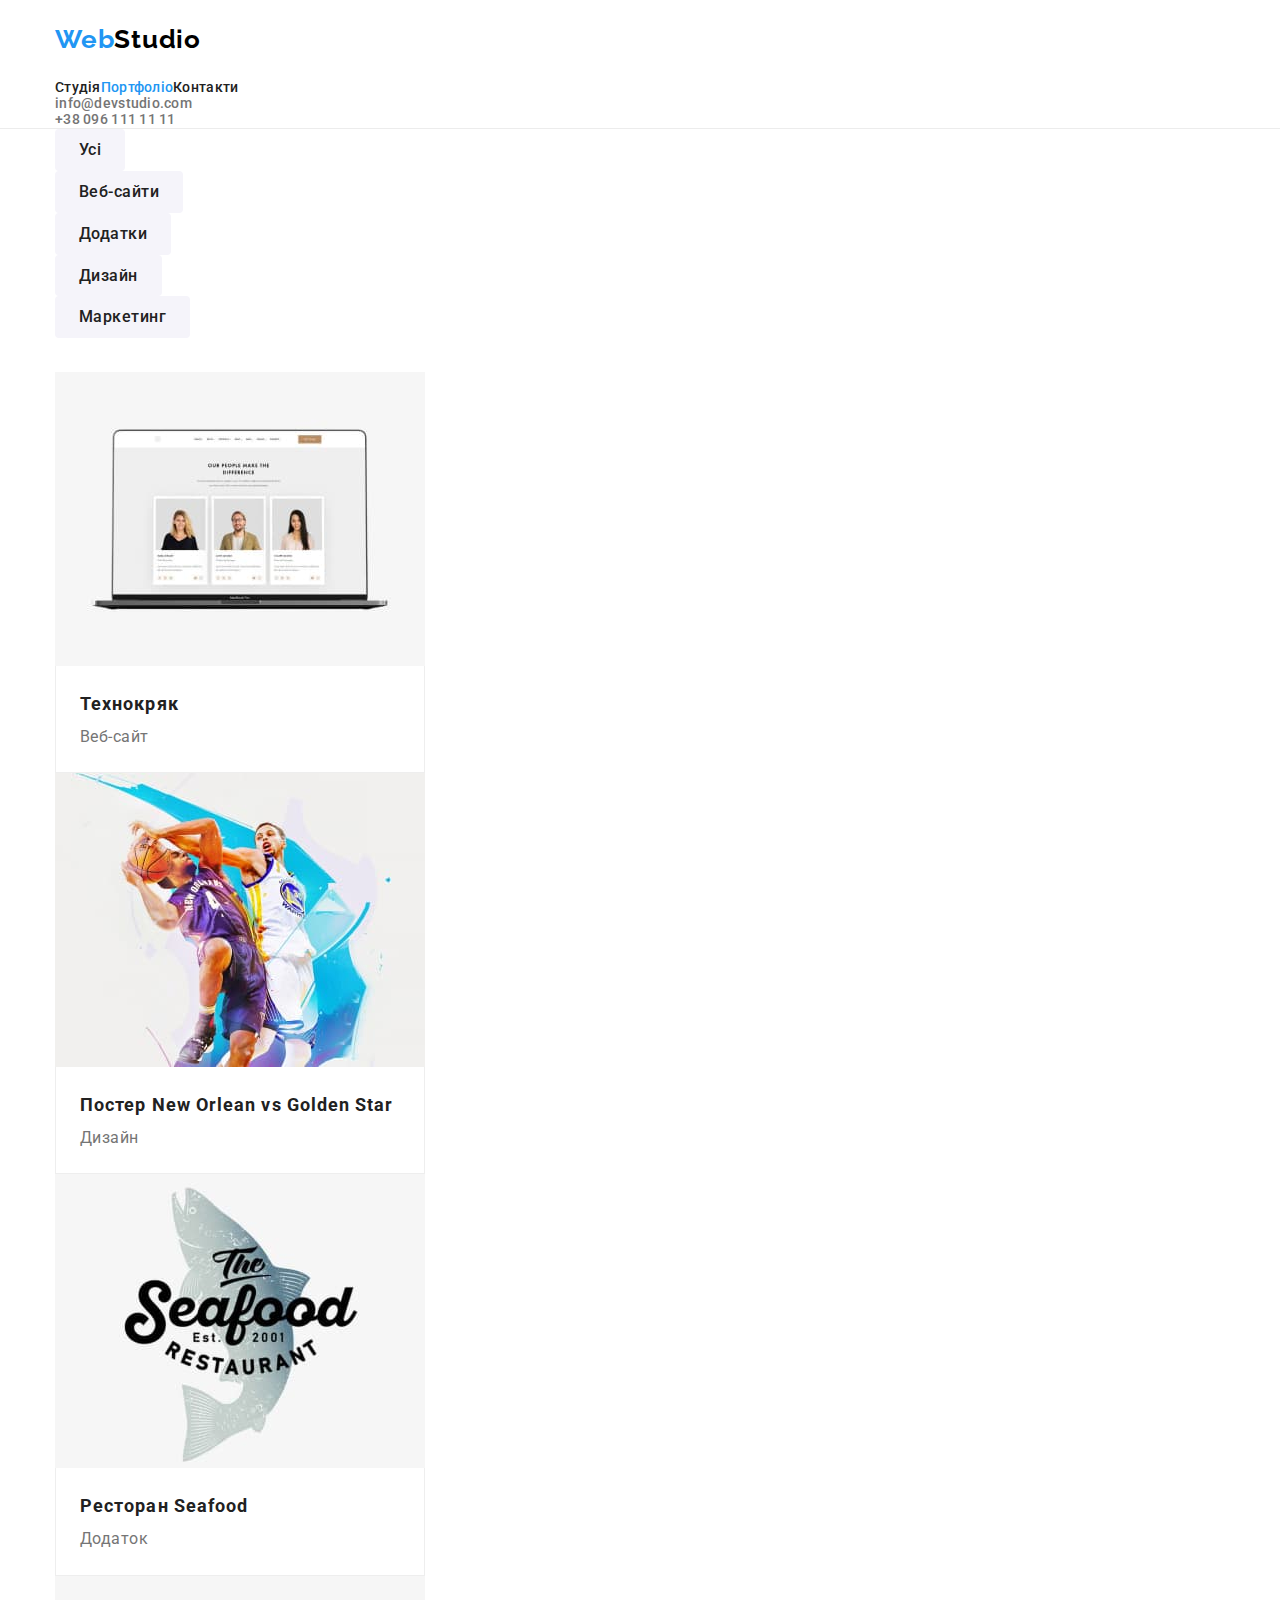
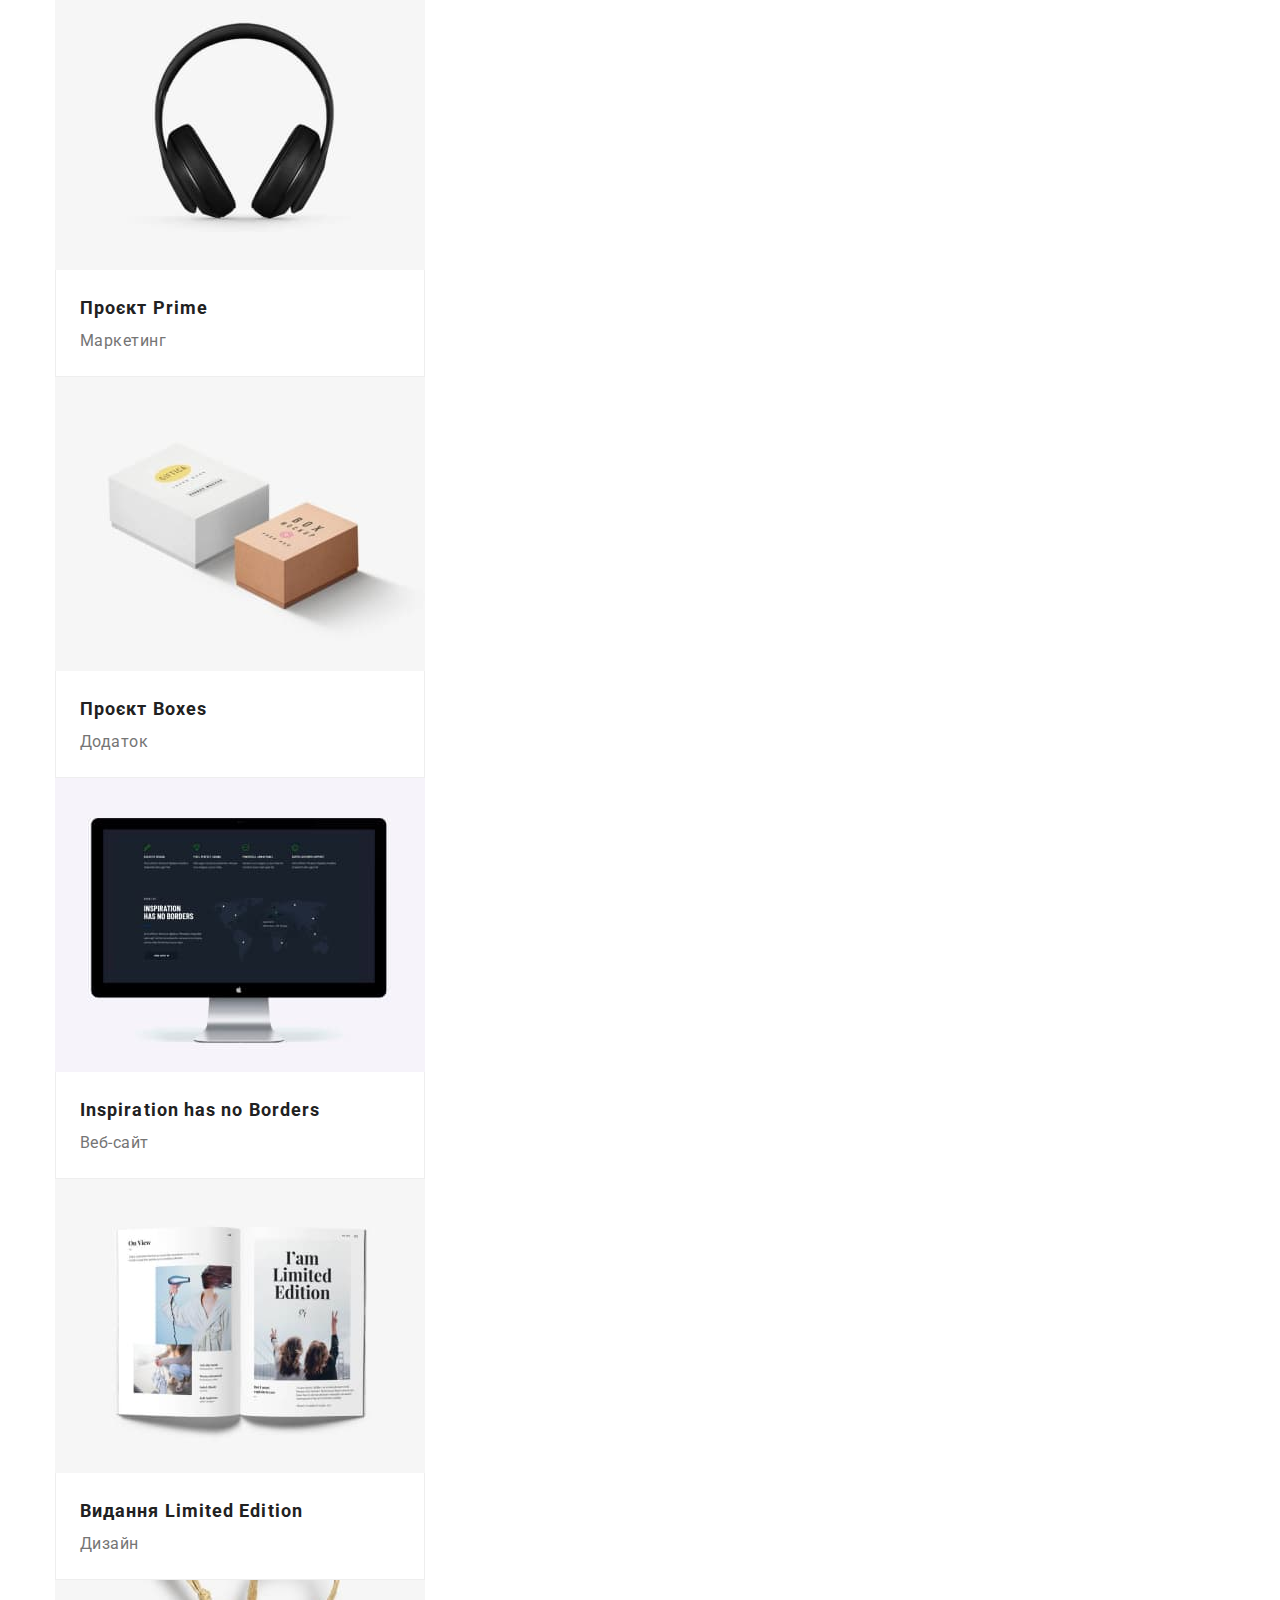
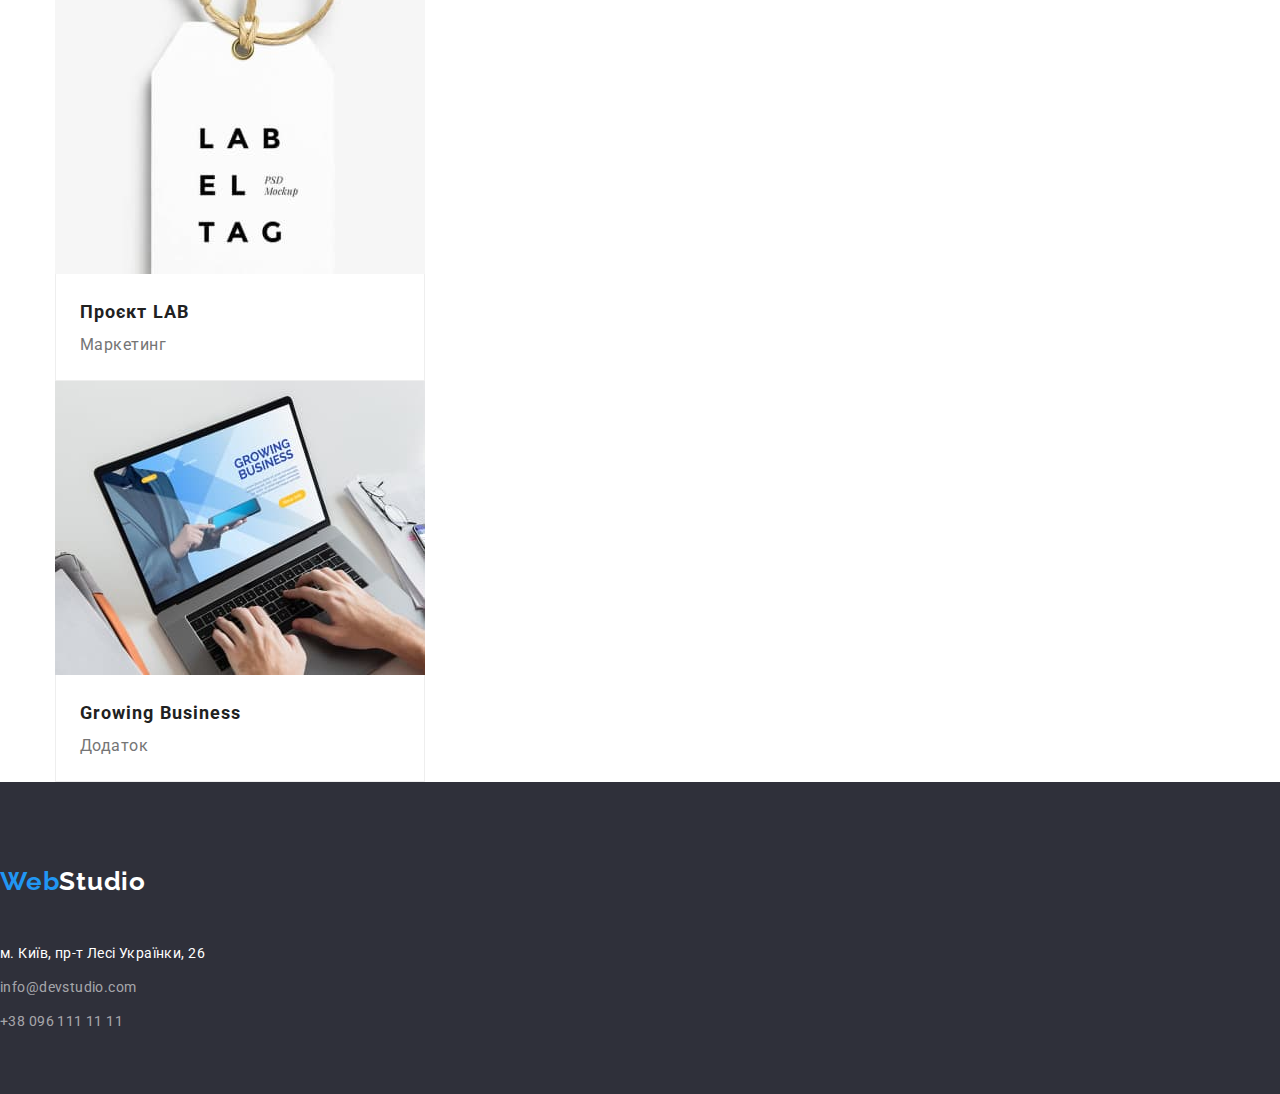
==== portfolio.html @ b28550af "Add files via upload from PC" ====
<!DOCTYPE html>
<html lang="uk">
<head>
    <meta charset="UTF-8">
    <meta http-equiv="X-UA-Compatible" content="IE=edge">
    <meta name="viewport" content="width=device-width, initial-scale=1.0">
    <link rel="preconnect" href="https://fonts.googleapis.com">
    <link rel="preconnect" href="https://fonts.gstatic.com" crossorigin>
    <link href="https://fonts.googleapis.com/css2?family=Raleway:wght@700&family=Roboto:wght@400;500;700;900&display=swap" rel="stylesheet">
    <link rel="stylesheet" href="https://cdnjs.cloudflare.com/ajax/libs/modern-normalize/1.1.0/modern-normalize.min.css" integrity="sha512-wpPYUAdjBVSE4KJnH1VR1HeZfpl1ub8YT/NKx4PuQ5NmX2tKuGu6U/JRp5y+Y8XG2tV+wKQpNHVUX03MfMFn9Q==" crossorigin="anonymous" referrerpolicy="no-referrer" />
    <link rel="stylesheet" href="./css/styles.css">
    <title>Portfolio</title>
</head>
<body>
     <!--Шапка сайта-->
    <header class="header">
        <div class="container">
            <nav>
            <a lang="en" href="/" class="logo">Web<span class="logo-header">Studio</span></a>
            <ul class="site-nav list">
                <li><a href="./index.html" class="link">Студія</a></li>
                <li><a href="./portfolio.html" class="link current">Портфоліо</a></li>
                <li><a href="#" class="link">Контакти</a></li>
            </ul>
            </nav>
            <ul class="contacts list">
            <li><a href="mailto:info@devstudio.com" class="link">info@devstudio.com</a></li>
            <li><a href="tel:+380961111111" class="link">+38 096 111 11 11</a></li>
            </ul>
        </div>
    </header>
    <main>
        <section class="projects">
            <div class="container">
                <h1 class="visually-hidden">Проєкти</h1>
            <!--Фільтри до проєктів-->
                <ul class="list">
                    <li><button type="button" class="btn-filter">Усі</button></li>
                    <li><button type="button" class="btn-filter">Веб-сайти</button></li>
                    <li><button type="button" class="btn-filter">Додатки</button></li>
                    <li><button type="button" class="btn-filter">Дизайн</button></li>
                <li><button type="button" class="btn-filter">Маркетинг</button></li>
                </ul>

            <!--Проєкти-->
                <ul class="projects-list list">
                    <li class="card">
                        <a href="#" class="link">
                            <img class="img" width="370" src="./images/tekhnokriak.jpg" alt="Ноутбук з веб-сторінкою сайту на екрані.">
                            <div class="caption">
                                <h2 class="title">Технокряк</h2>
                                <p class="type">Веб-сайт</p>
                            </div>
                        </a>  
                    </li>
                    <li class="card">
                        <a href="#" class="link">
                            <img class="img" width="370" src="./images/poster-new-orlean-vs-golden-star.jpg" alt="Два баскетболіста борються за м'яч.">
                        <div class="caption">
                            <h2 class="title">Постер <span lang="en">New Orlean vs Golden Star</span></h2>
                            <p class="type">Дизайн</p>
                        </div>
                        </a>
                    </li>
                    <li class="card">
                        <a href="#" class="link">                        
                            <img class="img" width="370" src="./images/restoran-seafood.jpg" alt="На фоні риби напис The Seafood est.2001 restaurant.">
                            <div class="caption">
                                <h2 class="title">Ресторан <span lang="en">Seafood</span></h2>  
                                <p class="type">Додаток</p>
                            </div>            
                        </a>
                    </li>
                    <li class="card">
                        <a href="#" class="link">
                            <img class="img" width="370" src="./images/proekt-prime.jpg" alt="Великі накладні чорні навушники на білому фоні.">
                            <div class="caption">
                                <h2 class="title">Проєкт <span lang="en">Prime</span></h2>
                                <p class="type">Маркетинг</p>
                            </div>
                        </a>
                    </li>
                    <li class="card">
                        <a href="#" class="link">
                            <img class="img" width="370" src="./images/proekt-boxes.jpg" alt="Дві коробочки білого та світло-коричньового кольорівю.">
                            <div class="caption">
                                <h2 class="title">Проєкт <span lang="en">Boxes</span></h2>
                                <p class="type">Додаток</p>
                            </div>   
                        </a>
                    </li>
                    <li class="card">
                        <a href="#" class="link">
                            <img class="img" width="370" src="./images/inspiration-has-no-borders.jpg" alt="Моноблок Apple iMac, на екрані якого сайт з великим написом Inspiration has no Borders">
                            <div class="caption">
                                 <h2 class="title"><span lang="en">Inspiration has no Borders</span></h2>
                                <p class="type">Веб-сайт</p>
                            </div>
                        </a>
                    </li>
                    <li class="card">
                        <a href="#" class="link">
                            <img class="img" width="370" src="./images/vydannia-limited-edition.jpg" alt="Журнал, розкритий на сторінці зі слоганом I'm Limited Edition ">
                            <div class="caption">
                                <h2 class="title">Видання <span lang="en">Limited Edition</span></h2>
                                <p class="type">Дизайн</p>
                            </div>
                        </a>
                    </li>
                    <li class="card">
                        <a href="#" class="link">
                            <img class="img" width="370" src="./images/proekt-lab.jpg" alt="Біла бирка на мотузці з написом LABEL TAG PSD Mockup">
                            <div class="caption">
                                <h2 class="title">Проєкт <span lang="en">LAB</span></h2>
                                <p class="type">Маркетинг</p>
                            </div>
                        </a>
                    </li>
                    <li class="card">
                        <a href="#" class="link">
                            <img class="img" width="370" src="./images/growing-business.jpg" alt="Ноутбук з відкритою веб-сторінкою з написом GROWING BUSINESS">
                            <div class="caption">
                                <h2 class="title"><span lang="en">Growing Business</span></h2>
                                <p class="type">Додаток</p>
                            </div>
                        </a>
                    </li>
                </ul>
            </div>
        </section>
    </main>
     <!--Підвал сайту-->
    <footer class="footer">
        <a lang="en" href="/" class="logo">Web<span class="logo-footer">Studio</span></a>
        <address class="address">
            <ul class=" list">
                <li><a href="https://goo.gl/maps/CPtrU1FHBa2aNyZL9" target="_blank" rel="noopener noreferrer nofollow" class="location link">м. Київ, пр-т Лесі Українки, 26</a></li>
                <li><a href="mailto:info@devstudio.com" class="mail link">info@devstudio.com</a></li>
                <li><a href="tel:+380961111111" class="tel link">+38 096 111 11 11</a></li>
            </ul>
        </address>
    </footer>
</body>
</html>
---- css/styles.css ----
:root {
    --primary-text-color: #757575;
    --secondary-text-color: #212121;
    --slogan-text-color: #FFFFFF;
    --location-text-color: #FFFFFF;
    --accent-color: #2196F3;
    --logo-header: #000000;
    --logo-footer: #FFFFFF;
    --main-background-color: #FFFFFF;
    --secondary-background-color: #2F303A;
    --team-backgrond-color: #F5F4FA;
    --footer-text-color: #FFFFFF96;
    --btn-accent-text-color: #FFFFFF;
    --btn-filter-bcg-color: #F5F4FA;
    --btn-filter-border-color: transparent;
    --header-line-border-color: #ECECEC;
}

html {
    box-sizing: border-box;
}

*,
*::before,
*::after {
    box-sizing: inherit;
}

body {
    margin: 0;

    background-color: var(--main-background-color);
    color: var(--primary-text-color);

    font-family: 'Roboto', sans-serif;
    
    font-size: 14px;    
}

/* Styles reset*/

h1,
h2,
h3,
h4,
h5,
h6,
p {
    margin: 0;
}

.list {
    margin-top: 0;
    margin-bottom: 0;
    padding-left: 0;

    list-style: none;
}

.link {
    text-decoration: none;
    font-style: none;
}

.visually-hidden {
    position: absolute;
    white-space: nowrap;
    width: 1px;
    height: 1px;
    overflow: hidden;
    border: 0;
    padding: 0;
    clip: rect(0 0 0 0);
    clip-path: inset(50%);
    margin: -1px;
}

/* Container*/

.container {
    margin-left: auto;
    margin-right: auto;
    padding-left: 15px;
    padding-right: 15px;

    width: 1200px;
}

/*Header*/

.header {
    border-bottom: 1px solid var(--header-line-border-color);
}

/* Logo */

.logo {
    display: inline-block;
    padding-top: 24px;
    padding-bottom: 25px;

    color: var(--accent-color);

    font-family: 'Raleway', sans-serif;
    text-decoration: none;
    font-weight: 700;
    font-size: 26px;
    line-height: 1.19;
    letter-spacing: 0.03em;
}

.logo-header {   
    color: var(--logo-header);
}

/* Site nav */

.site-nav {
    display: flex;

    font-weight: 500;
    line-height: 1.14;
    letter-spacing: 0.02em;
}

.site-nav .item:not(:last-child) {
    margin-right: 50px;
    outline: 1px solid tomato;
}

.site-nav .link {
    color: var(--secondary-text-color);
}

.site-nav .link:hover,
.site-nav .link:focus {
    color: var(--accent-color);
}

.site-nav .current {
    color: var(--accent-color);
}

/* Contacts */

.contacts {
    font-weight: 500;
    line-height: 1.14;
    letter-spacing: 0.02em;
}

.contacts .link {
    color: var(--primary-text-color);
}

.contacts .link:hover,
.contacts .link:focus {
    color: var(--accent-color);
}

/* Main */

.slogan {
    padding-top: 200px;
    padding-bottom: 200px;

    background-color: var(--secondary-background-color);

    text-align: center;
}

.slogan-title {     
    margin-left: auto;
    margin-right: auto;    

    color: var(--slogan-text-color);

    max-width: 696px;
    font-weight: 900;
    font-size: 44px;
    line-height: 1.36;
    letter-spacing: 0.06em;
    text-transform: uppercase;
}

.btn-order {
    display: inline-block;
    margin-left: auto;
    margin-right: auto;
    margin-top: 30px;
    padding: 10px 32px;
    border-radius: 4px;

    background-color: var(--accent-color);
    color: var(--btn-accent-text-color);

    border-width: 0px;
    font-family: inherit;
    font-weight: 700;
    font-size: 16px;
    line-height: 1.88;
    letter-spacing: 0.06em;

    cursor: pointer;
}

    /* Section */

.section {
    padding-top: 94px;
    padding-bottom: 94px;
}

.section-title {
    color: var(--secondary-text-color);

    font-size: 36px;
    line-height: 1.17;
    text-align: center;
    letter-spacing: 0.03em;
}

.section.work {
    padding-top: 0;
}

        /* Advantages */

.advantages .item {
    max-width: 270px;
}

.advantages .title {
    color: var(--secondary-text-color);

    font-size: 14px;
    line-height: 1.14;
    text-transform: uppercase;
    letter-spacing: 0.03em;
}

.advantages .text {
    margin-top: 10px;

    font-weight: 400;
    line-height: 1.71;
    letter-spacing: 0.03em;
}

        /*Our Work*/

.work .list {
    margin-top: 50px;
}

        /* Team */

.team {
    padding-top: 94px;
    padding-bottom: 94px;

    background-color: var(--team-backgrond-color);
}
   
.team .list {
    margin-top: 50px;

    text-align: center;
}

.team .card {
    padding-top: 30px;
    padding-bottom: 30px;
    width: 270px;

    background-color: var(--main-background-color);

    border-radius: 0px 0px 4px 4px;
}

.team .title {
    color: var(--secondary-text-color);

    font-weight: 500;
    font-size: 16px;
    line-height: 1.19; 
    text-align: center;
    letter-spacing: 0.03em;
}

.team .text {
    margin-top: 10px;

    font-weight: 400;
    font-size: 16px;
    line-height: 1.19;
    text-align: center;
    letter-spacing: 0.03em;
}

.team .img {
    display: block;

    max-width: 100%;
    height: auto;
}

        /* Portfolio - Filter */

.btn-filter {
    padding: 6px 22px;
    border-radius: 4px;

    background-color: var(--btn-filter-bcg-color);
    color: var(--secondary-text-color);
    border-color: var(--btn-filter-border-color);

    font-family: inherit;    
    font-weight: 500;
    font-size: 16px;
    line-height: 1.62;    
    letter-spacing: inherit;
    letter-spacing: 0.03em;

    cursor: pointer;
}

.btn-filter:hover,
.btn-filter:focus {
    background-color: var(--accent-color);
    color: var(--btn-accent-text-color);
    border-color: var(--btn-filter-border-color);
}


        /* Portfolio - Projects */

.projects-list {
    margin-top: 34px;
}

.projects .title {
    color: var(--secondary-text-color);

    font-size: 18px;
    line-height: 2;    
    letter-spacing: 0.06em;
}

.projects .type {
    color: var(--primary-text-color);

    font-weight: 400;
    font-size: 16px;
    line-height: 1.88;
    letter-spacing: 0.03em;
}

.caption {
    padding: 20px 24px;

    width: 370px;
    border-left: 1px solid #EEEEEE;
    border-right: 1px solid #EEEEEE;
    border-bottom: 1px solid #EEEEEE;
}

.card .img {
    display: block;
    
    max-width: 100%;
    height: auto;
}

/* Footer */

.footer {
    padding-top: 60px;
    padding-bottom: 60px;

    background-color: var(--secondary-background-color);
}

.logo-footer {
    color: var(--logo-footer);
}

    /* Address */

.address {
    margin-top: 20px;
}

.address .link {
    display: block;
    margin-top: 10px;

    color: var(--footer-text-color);

    font-weight: 400;
    font-style: normal;
    line-height: 1.71;
    letter-spacing: 0.03em;
}

.address .link:hover,
.address .link:focus {
    color: var(--accent-color);
}

.address .location {
    margin-top: 0;

    color: var(--location-text-color);
}
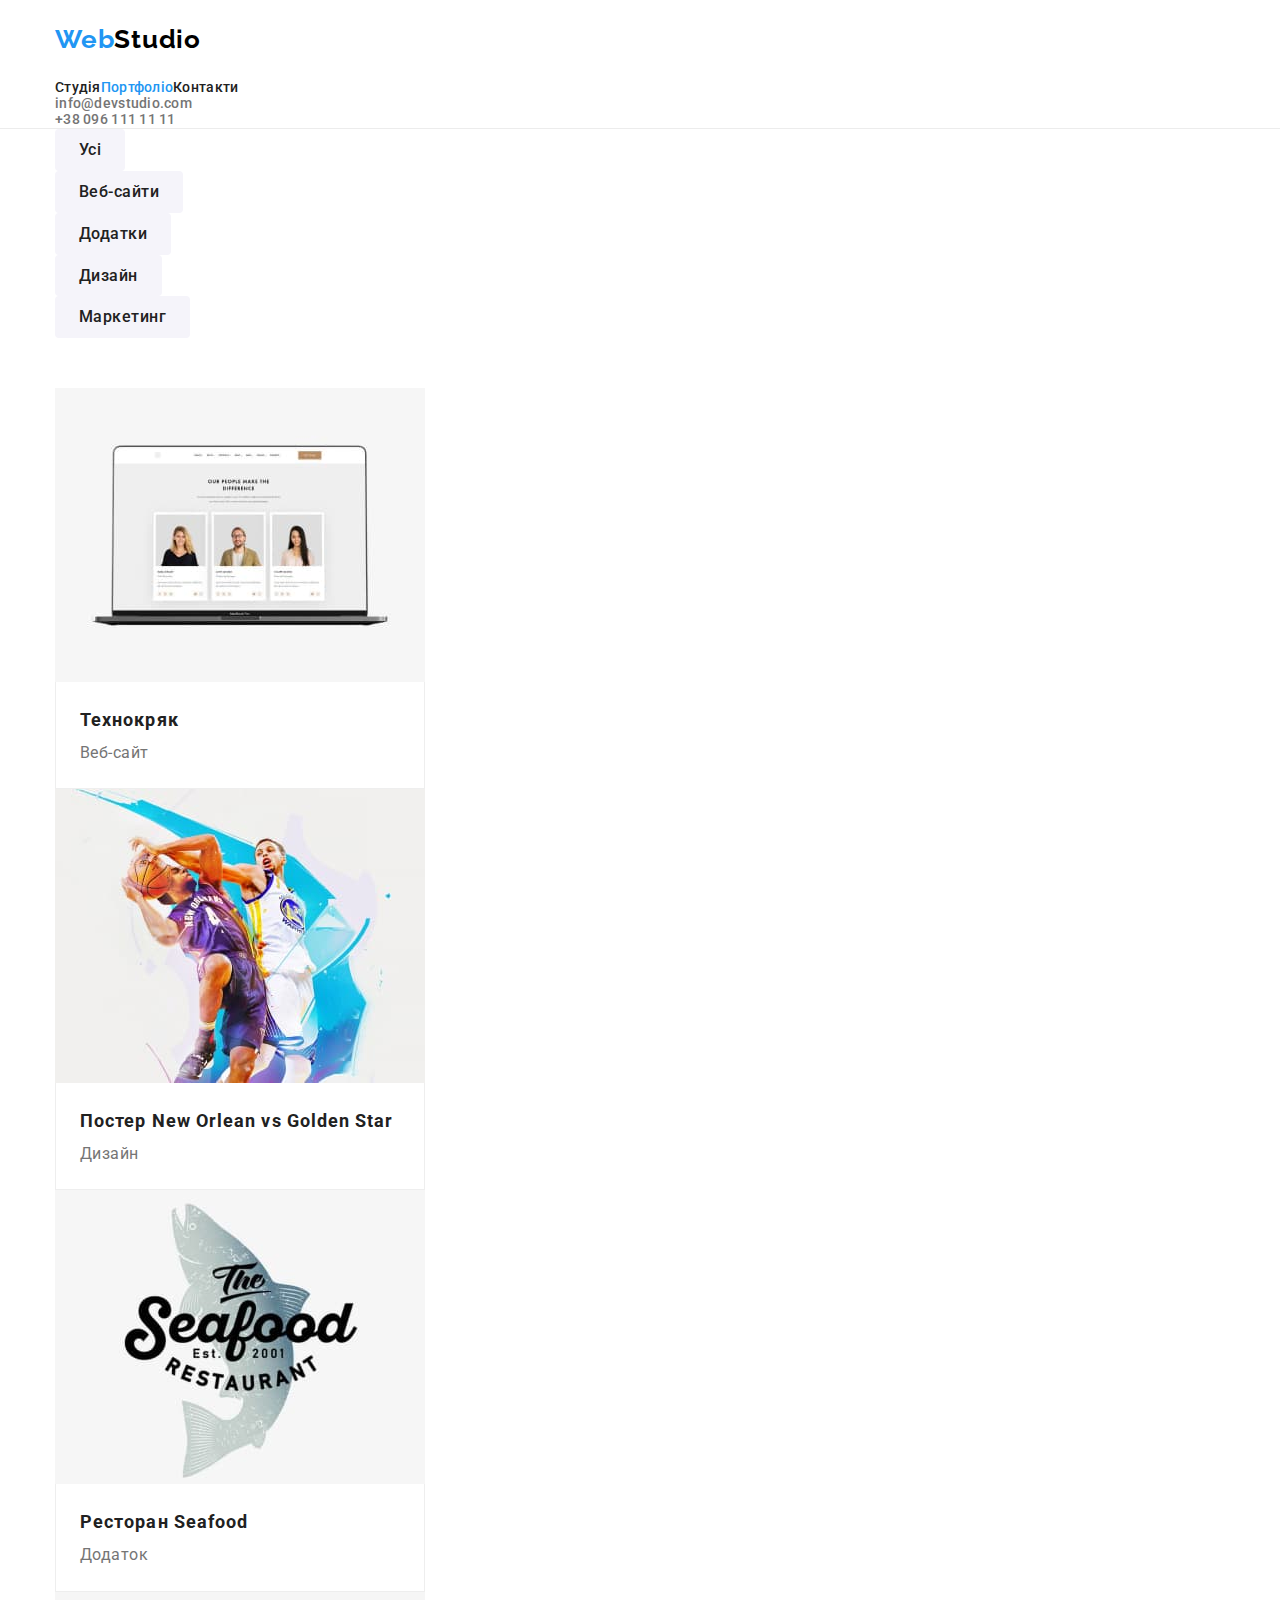
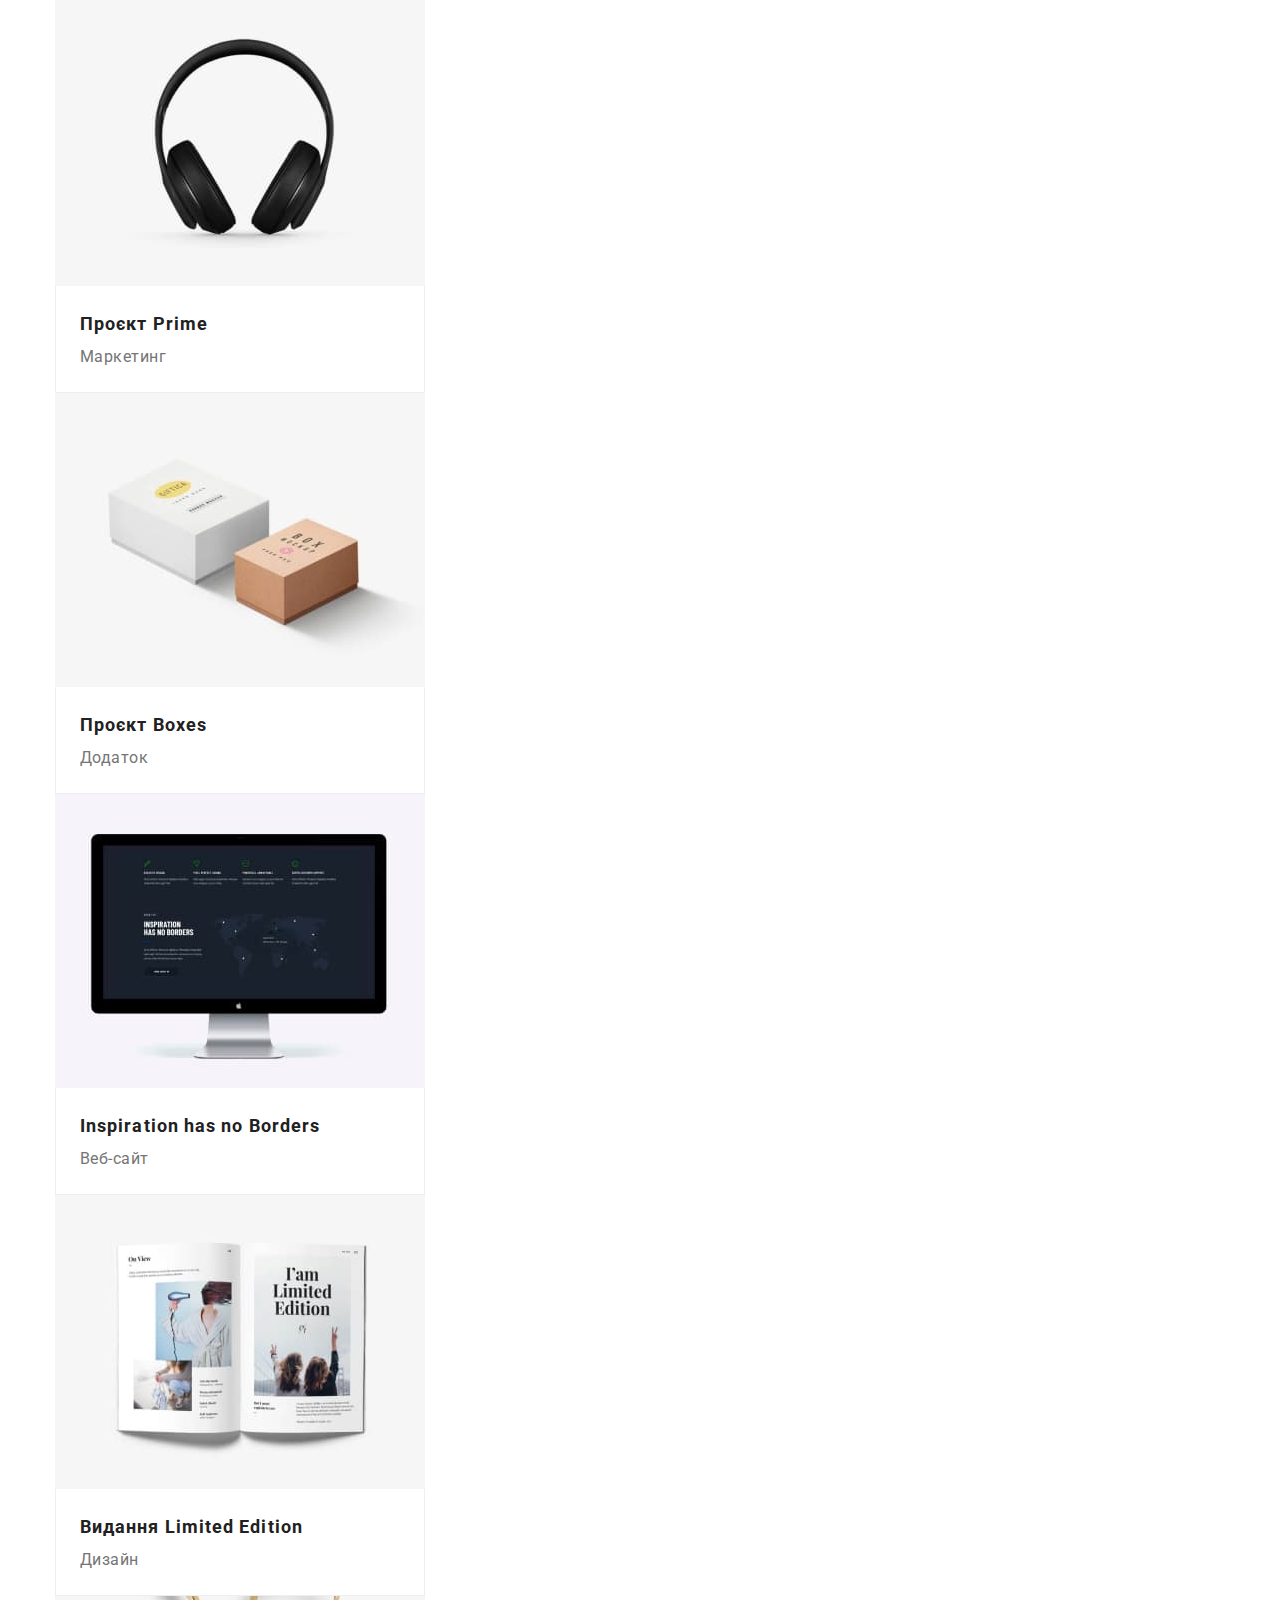
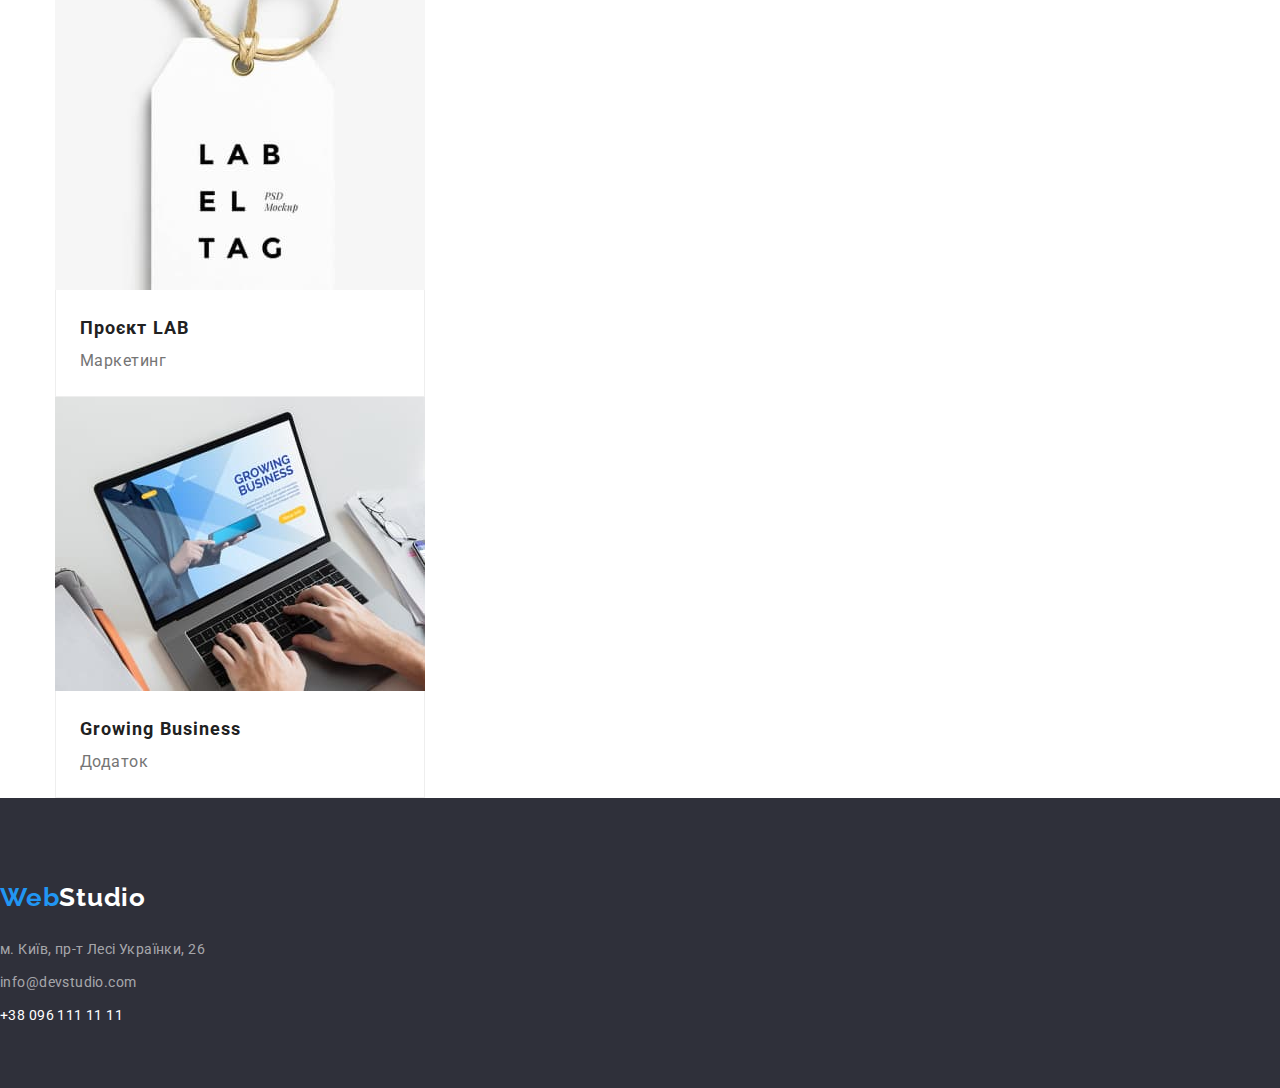
==== commit a881d374: "Change all margin-top to margin-bottom" ====
--- a/portfolio.html
+++ b/portfolio.html
@@ -34,7 +34,7 @@
             <div class="container">
                 <h1 class="visually-hidden">Проєкти</h1>
             <!--Фільтри до проєктів-->
-                <ul class="list">
+                <ul class="filter-list list">
                     <li><button type="button" class="btn-filter">Усі</button></li>
                     <li><button type="button" class="btn-filter">Веб-сайти</button></li>
                     <li><button type="button" class="btn-filter">Додатки</button></li>
--- a/css/styles.css
+++ b/css/styles.css
@@ -171,8 +171,9 @@
 }
 
 .slogan-title {     
+    margin-bottom: 30px;
     margin-left: auto;
-    margin-right: auto;    
+    margin-right: auto;      
 
     color: var(--slogan-text-color);
 
@@ -187,8 +188,7 @@
 .btn-order {
     display: inline-block;
     margin-left: auto;
-    margin-right: auto;
-    margin-top: 30px;
+    margin-right: auto;    
     padding: 10px 32px;
     border-radius: 4px;
 
@@ -210,6 +210,8 @@
 .section {
     padding-top: 94px;
     padding-bottom: 94px;
+
+    outline: 1px solid navy;
 }
 
 .section-title {
@@ -232,6 +234,8 @@
 }
 
 .advantages .title {
+    margin-top: 10px;
+
     color: var(--secondary-text-color);
 
     font-size: 14px;
@@ -240,9 +244,7 @@
     letter-spacing: 0.03em;
 }
 
-.advantages .text {
-    margin-top: 10px;
-
+.advantages .text {   
     font-weight: 400;
     line-height: 1.71;
     letter-spacing: 0.03em;
@@ -250,10 +252,13 @@
 
         /*Our Work*/
 
-.work .list {
-    margin-top: 50px;
-}
-
+.work {
+    margin-top: 0px;
+}
+
+.work .section-title {
+    margin-bottom: 50px;
+}
         /* Team */
 
 .team {
@@ -262,10 +267,12 @@
 
     background-color: var(--team-backgrond-color);
 }
+
+.team .section-title {
+    margin-bottom: 50px;
+}
    
 .team .list {
-    margin-top: 50px;
-
     text-align: center;
 }
 
@@ -280,6 +287,8 @@
 }
 
 .team .title {
+    margin-bottom: 10px;
+
     color: var(--secondary-text-color);
 
     font-weight: 500;
@@ -289,14 +298,12 @@
     letter-spacing: 0.03em;
 }
 
-.team .text {
-    margin-top: 10px;
-
+.team .text { 
     font-weight: 400;
     font-size: 16px;
     line-height: 1.19;
     text-align: center;
-    letter-spacing: 0.03em;
+    letter-spacing: 0.03em;   
 }
 
 .team .img {
@@ -336,8 +343,8 @@
 
         /* Portfolio - Projects */
 
-.projects-list {
-    margin-top: 34px;
+.filter-list {
+    margin-bottom: 50px;
 }
 
 .projects .title {
@@ -383,18 +390,17 @@
 }
 
 .logo-footer {
+    margin-bottom: 20px;
+
     color: var(--logo-footer);
 }
 
     /* Address */
 
-.address {
-    margin-top: 20px;
-}
 
 .address .link {
     display: block;
-    margin-top: 10px;
+    margin-bottom: 9px;
 
     color: var(--footer-text-color);
 
@@ -409,8 +415,8 @@
     color: var(--accent-color);
 }
 
-.address .location {
-    margin-top: 0;
+.address .tel {
+    margin-bottom: 0;
 
     color: var(--location-text-color);
 }
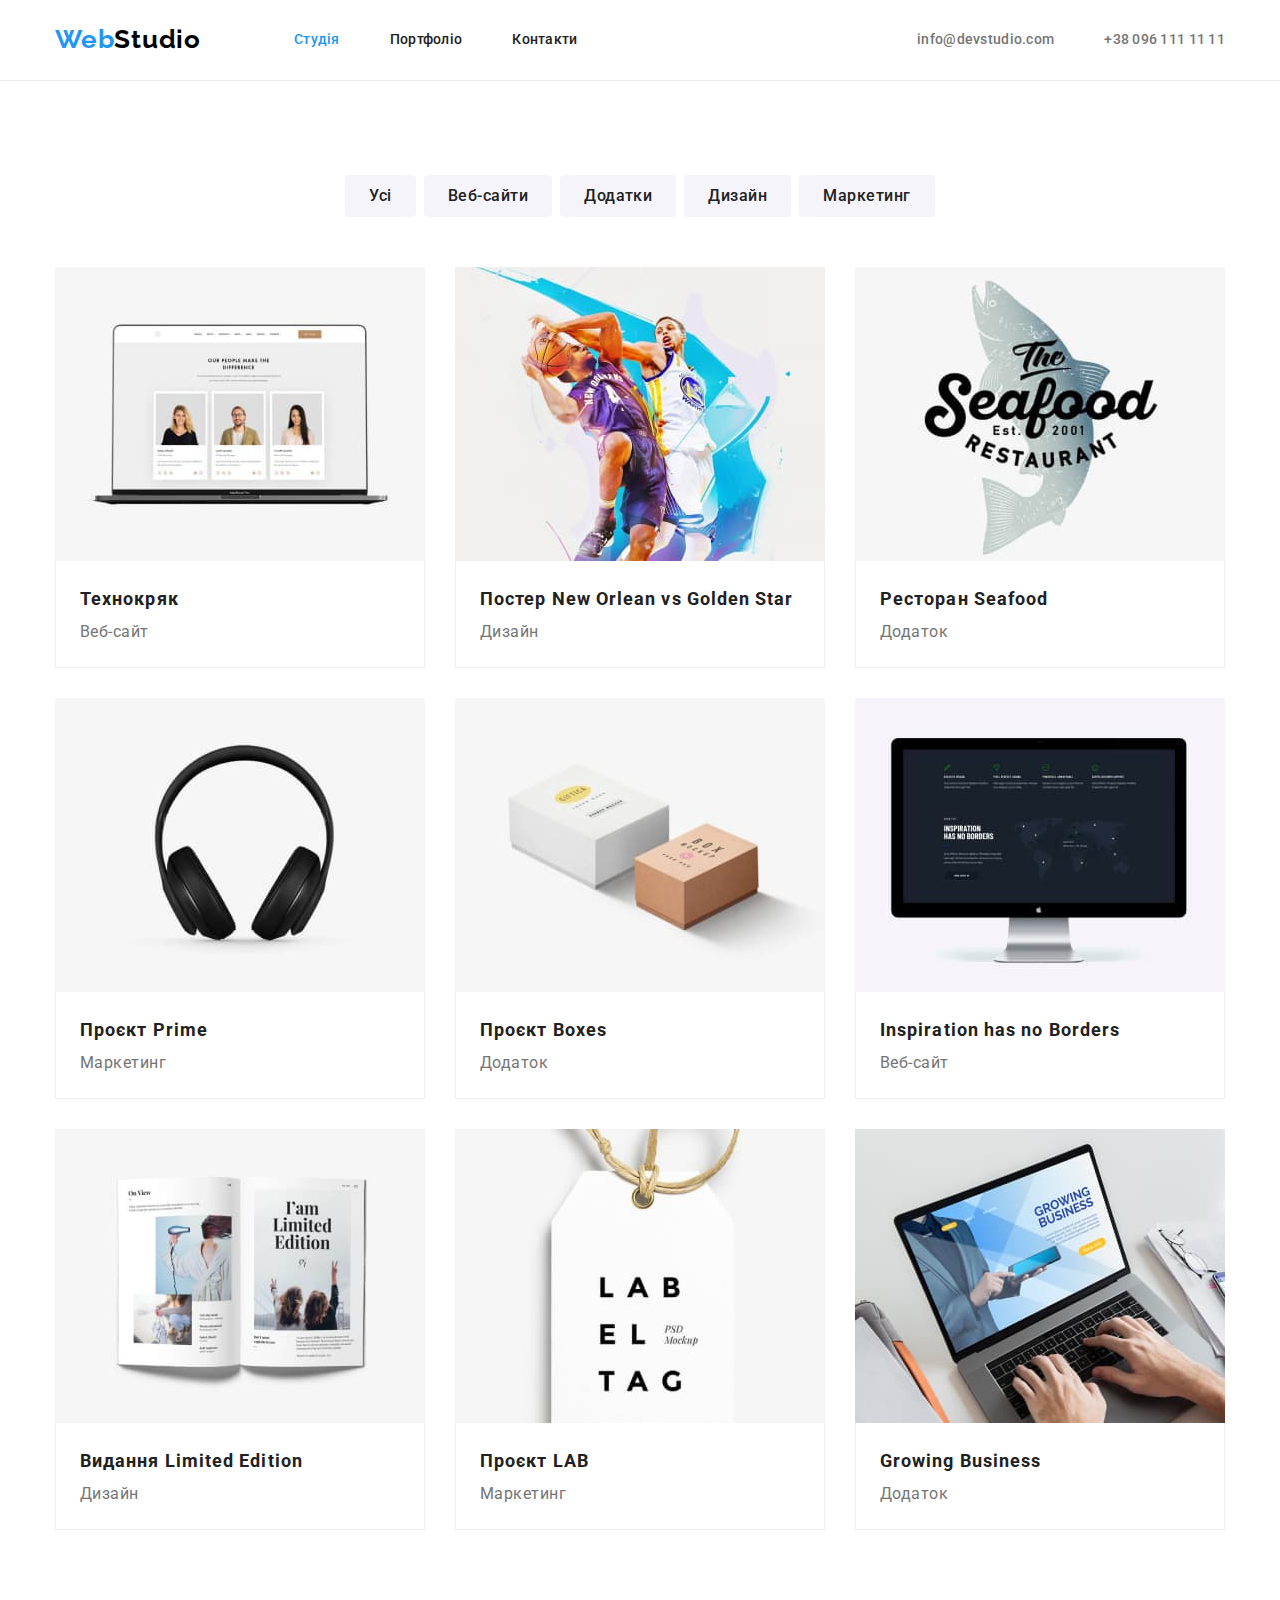
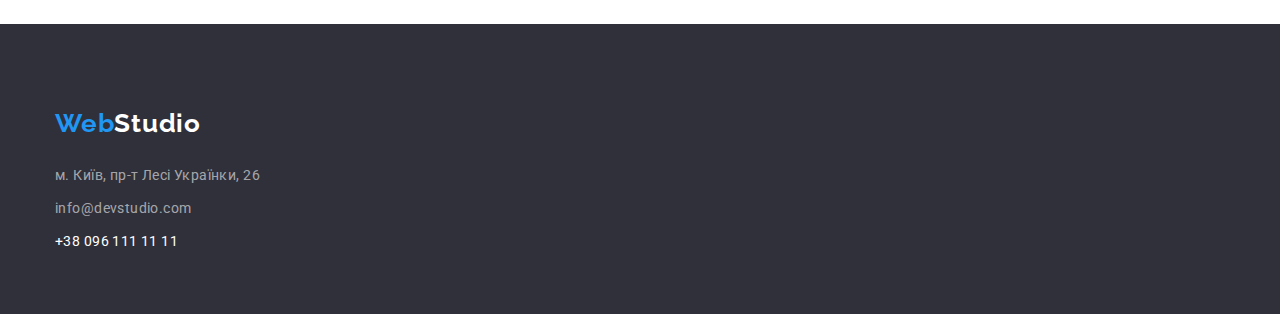
==== commit b1954e8a: "Add flex to Filter and Projects in Portfolio + Copy header and footer from index.html" ====
--- a/portfolio.html
+++ b/portfolio.html
@@ -13,24 +13,26 @@
 </head>
 <body>
      <!--Шапка сайта-->
-    <header class="header">
+   <header class="header">
         <div class="container">
-            <nav>
-            <a lang="en" href="/" class="logo">Web<span class="logo-header">Studio</span></a>
-            <ul class="site-nav list">
-                <li><a href="./index.html" class="link">Студія</a></li>
-                <li><a href="./portfolio.html" class="link current">Портфоліо</a></li>
-                <li><a href="#" class="link">Контакти</a></li>
-            </ul>
-            </nav>
-            <ul class="contacts list">
-            <li><a href="mailto:info@devstudio.com" class="link">info@devstudio.com</a></li>
-            <li><a href="tel:+380961111111" class="link">+38 096 111 11 11</a></li>
-            </ul>
+            <div class="header-container">
+                <nav class="header-nav">
+                    <a lang="en" href="/" class="logo">Web<span class="logo-header">Studio</span></a>
+                    <ul class="site-nav list">
+                        <li class="item"><a href="./index.html" class="link current">Студія</a></li>
+                        <li class="item"><a href="./portfolio.html" class="link">Портфоліо</a></li>
+                        <li class="item"><a href="#" class="link">Контакти</a></li>
+                     </ul>
+                </nav>
+                <ul class="contacts list">
+                    <li><a href="mailto:info@devstudio.com" class="link">info@devstudio.com</a></li>
+                    <li><a href="tel:+380961111111" class="link">+38 096 111 11 11</a></l>
+                </ul>
+            </div>
         </div>
     </header>
     <main>
-        <section class="projects">
+        <section class="projects section">
             <div class="container">
                 <h1 class="visually-hidden">Проєкти</h1>
             <!--Фільтри до проєктів-->
@@ -131,14 +133,16 @@
     </main>
      <!--Підвал сайту-->
     <footer class="footer">
-        <a lang="en" href="/" class="logo">Web<span class="logo-footer">Studio</span></a>
-        <address class="address">
-            <ul class=" list">
+        <div class="container">
+            <a lang="en" href="/" class="logo">Web<span class="logo-footer">Studio</span></a>
+            <address class="address">
+            <ul class="list">
                 <li><a href="https://goo.gl/maps/CPtrU1FHBa2aNyZL9" target="_blank" rel="noopener noreferrer nofollow" class="location link">м. Київ, пр-т Лесі Українки, 26</a></li>
                 <li><a href="mailto:info@devstudio.com" class="mail link">info@devstudio.com</a></li>
                 <li><a href="tel:+380961111111" class="tel link">+38 096 111 11 11</a></li>
             </ul>
-        </address>
+            </address>
+        </div>
     </footer>
 </body>
 </html>--- a/css/styles.css
+++ b/css/styles.css
@@ -93,6 +93,18 @@
     border-bottom: 1px solid var(--header-line-border-color);
 }
 
+.header-container {
+    display: flex;
+    justify-content: space-between;
+    align-items: center;
+}
+
+.header-nav {
+    display: flex;    
+    align-items: center;
+    gap: 93px;
+}
+
 /* Logo */
 
 .logo {
@@ -118,17 +130,14 @@
 
 .site-nav {
     display: flex;
+    align-items: center;
+    gap: 50px;
 
     font-weight: 500;
     line-height: 1.14;
     letter-spacing: 0.02em;
 }
 
-.site-nav .item:not(:last-child) {
-    margin-right: 50px;
-    outline: 1px solid tomato;
-}
-
 .site-nav .link {
     color: var(--secondary-text-color);
 }
@@ -145,6 +154,9 @@
 /* Contacts */
 
 .contacts {
+    display: flex;
+    gap: 50px;
+    
     font-weight: 500;
     line-height: 1.14;
     letter-spacing: 0.02em;
@@ -210,8 +222,6 @@
 .section {
     padding-top: 94px;
     padding-bottom: 94px;
-
-    outline: 1px solid navy;
 }
 
 .section-title {
@@ -223,18 +233,30 @@
     letter-spacing: 0.03em;
 }
 
+        /*Work*/
+
 .section.work {
     padding-top: 0;
 }
 
+.work-list {
+    display: flex;
+    justify-content: space-between;
+}
+
         /* Advantages */
+
+.advantage-list {
+    display: flex;
+    justify-content: space-between;
+}
 
 .advantages .item {
     max-width: 270px;
 }
 
 .advantages .title {
-    margin-top: 10px;
+    margin-bottom: 10px;
 
     color: var(--secondary-text-color);
 
@@ -271,10 +293,15 @@
 .team .section-title {
     margin-bottom: 50px;
 }
-   
-.team .list {
+
+.team-list {
+    display: flex;
+    justify-content: space-between;
+
+
     text-align: center;
 }
+
 
 .team .card {
     padding-top: 30px;
@@ -341,10 +368,23 @@
 }
 
 
-        /* Portfolio - Projects */
+        /*Filter Portfolio*/
 
 .filter-list {
+    display: flex;
+    justify-content: center;
+    gap:  8px;
+
     margin-bottom: 50px;
+}
+
+         /*Projects Portfolio*/
+
+.projects-list {
+    display: flex;
+    flex-wrap: wrap;
+    /* justify-content: space-between;  */
+    gap: 30px;
 }
 
 .projects .title {
@@ -399,7 +439,7 @@
 
 
 .address .link {
-    display: block;
+    display: inline-block;
     margin-bottom: 9px;
 
     color: var(--footer-text-color);
